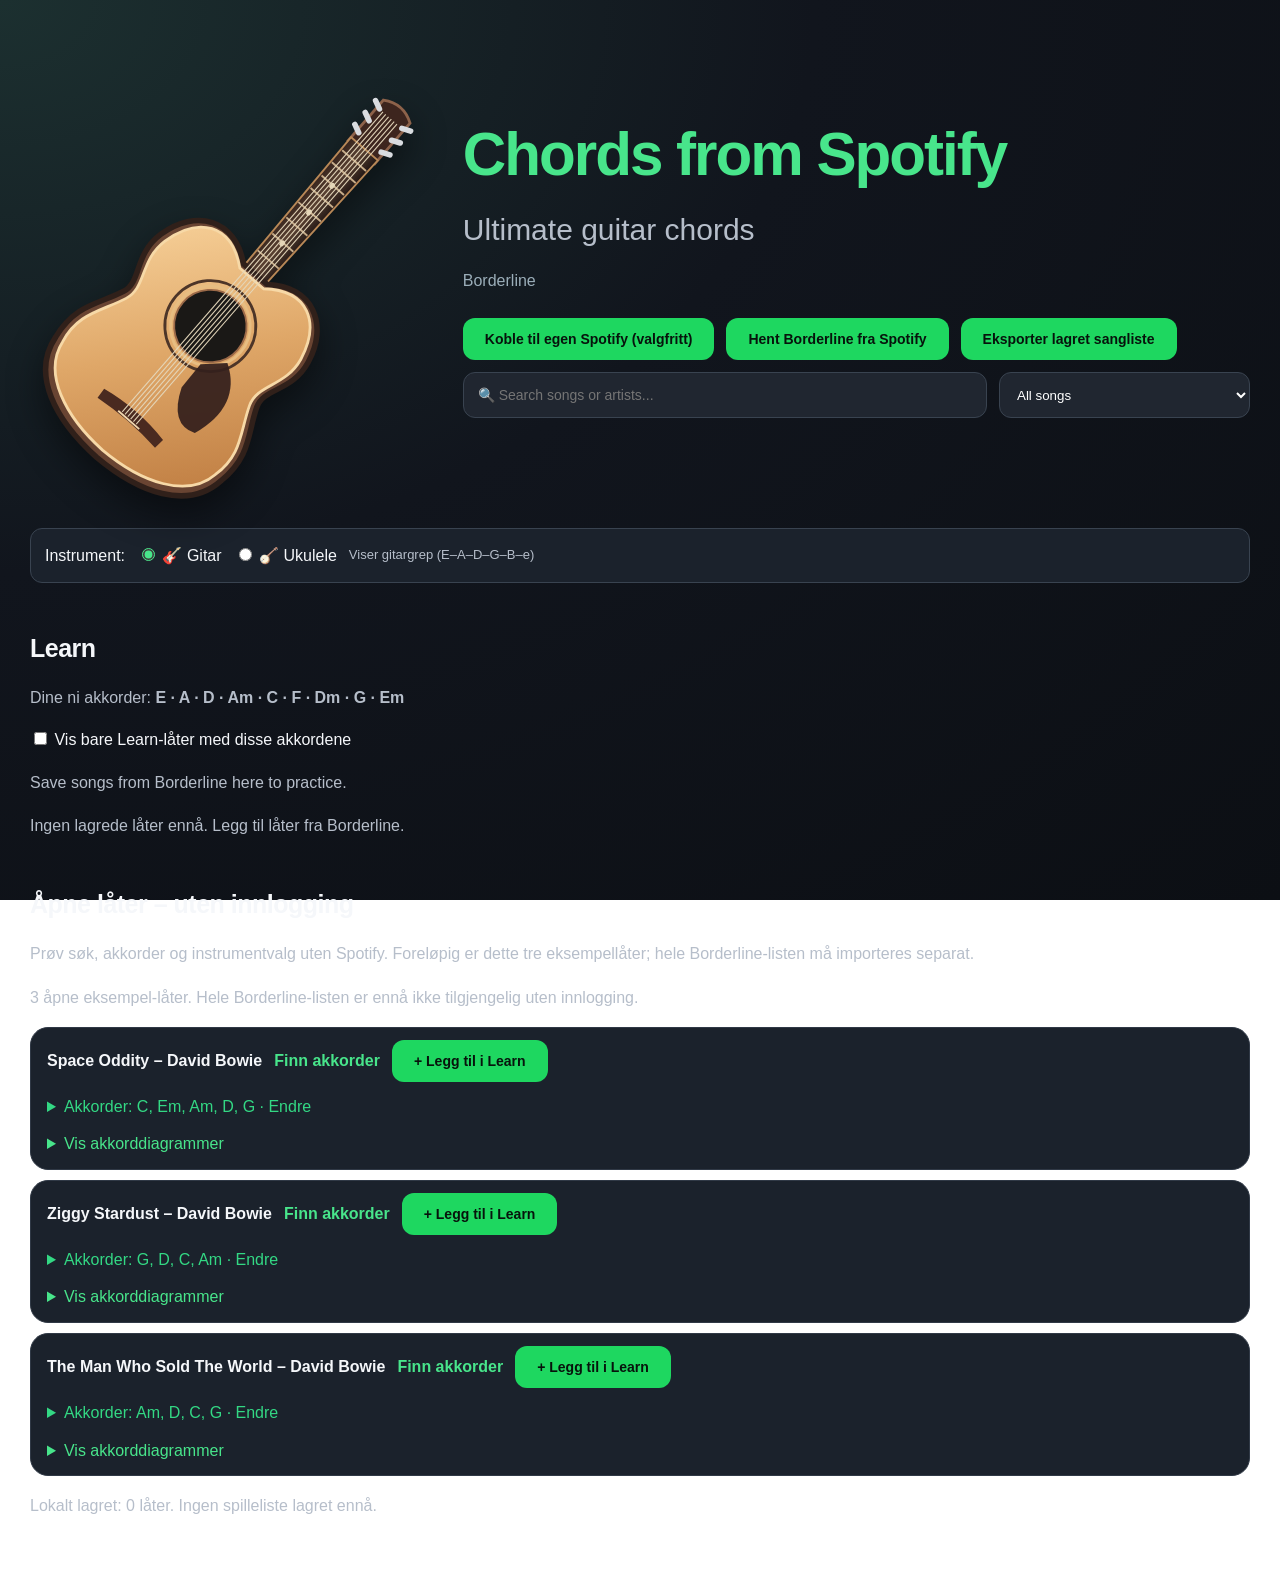
==== index.html @ daa47747 "Make Spotify optional and expose public songs without login" ====
<!DOCTYPE html>
<html lang="no">
<head>
    <meta charset="UTF-8">
    <meta name="viewport" content="width=device-width, initial-scale=1.0">
    <title>Chords from Spotify</title>
<link rel="stylesheet" href="style.css">
<style>.acoustic-icon{width:1.25em;height:1.25em;vertical-align:-.12em;display:inline-block;flex-shrink:0} .chord-editor{margin:12px 0;max-width:600px}.chord-editor summary{cursor:pointer;color:#33d884}.chord-editor textarea{display:block;box-sizing:border-box;width:100%;margin:10px 0;padding:10px;border:1px solid #67707d;border-radius:8px;background:#202833;color:white}.chord-feedback{font-size:.9em}</style>
</head>
<body>
    
<header class="hero"><div class="hero-art"><svg class="hero-guitar" viewBox="0 0 420 510" xmlns="http://www.w3.org/2000/svg" role="img" aria-label="Akustisk gitar i naturfarget tre"><defs><linearGradient id="topWood" x1="0" y1="0" x2="1" y2="1"><stop stop-color="#f9d49d"/><stop offset=".48" stop-color="#dfa768"/><stop offset="1" stop-color="#bc793e"/></linearGradient><linearGradient id="neckWood" x2="1" y2="0"><stop stop-color="#35231c"/><stop offset=".5" stop-color="#594031"/><stop offset="1" stop-color="#211715"/></linearGradient></defs><g transform="translate(15 15) rotate(41 205 255)"><path d="M186 8 Q205 -4 224 8 L224 66 L186 66Z" fill="#3d251e" stroke="#8d624a" stroke-width="3"/><path d="M189 18 L180 14 M189 35 L180 31 M189 52 L180 48 M221 18 L230 14 M221 35 L230 31 M221 52 L230 48" stroke="#d9dce0" stroke-width="6" stroke-linecap="round"/><path d="M186 61 L224 61 L220 258 L190 258Z" fill="url(#neckWood)" stroke="#b88857" stroke-width="2"/><path d="M188 78 L222 78 M188 95 L222 95 M189 113 L221 113 M189 131 L221 131 M189 151 L221 151 M190 172 L220 172 M190 195 L220 195 M190 219 L220 219 M190 244 L220 244" stroke="#c7ad8a" stroke-width="2"/><path d="M205 113 V115 M205 151 V153 M205 195 V197" stroke="#e5d6b7" stroke-width="5" stroke-linecap="round"/><path d="M188 240 C150 209 110 229 100 274 C92 310 118 326 110 347 C99 375 80 391 87 432 C93 480 145 500 205 501 C265 500 317 480 323 432 C330 391 311 375 300 347 C292 326 318 310 310 274 C300 229 260 209 222 240Z" fill="#694432" stroke="#30201a" stroke-width="6"/><path d="M188 246 C150 215 118 234 108 277 C101 310 126 328 117 351 C106 379 88 397 96 431 C102 471 151 490 205 491 C259 490 308 471 314 431 C322 397 304 379 293 351 C284 328 309 310 302 277 C292 234 260 215 222 246Z" fill="url(#topWood)" stroke="#f7d9a7" stroke-width="3"/><circle cx="205" cy="314" r="49" fill="none" stroke="#4d3528" stroke-width="3"/><circle cx="205" cy="314" r="43" fill="none" stroke="#e7bd82" stroke-width="3"/><circle cx="205" cy="314" r="39" fill="#1a1816" stroke="#9b6948" stroke-width="2"/><path d="M245 332 Q287 357 268 412 Q241 423 225 384 L224 352Z" fill="#34201c" opacity=".93"/><path d="M163 440 Q205 432 247 440 L246 452 Q205 447 164 452Z" fill="#4a2a20"/><path d="M190 448 H220" stroke="#f1d7ae" stroke-width="2"/><path d="M194 18 L194 446 M198 18 L198 446 M202 18 L202 446 M206 18 L206 446 M210 18 L210 446 M214 18 L214 446" stroke="#e4d7bb" stroke-width="1.2" opacity=".95"/></g></svg></div><div class="hero-content"><h1>Chords from Spotify</h1><p class="hero-subtitle">Ultimate guitar chords</p><p class="playlist-label">Borderline</p><div class="hero-controls">



<button id="spotify-login">Koble til egen Spotify (valgfritt)</button>
<button id="hent-spilleliste">Hent Borderline fra Spotify</button>
<button id="export-playlist" type="button">Eksporter lagret sangliste</button>


<input
    type="text"
    id="sok-lat"
    placeholder="🔍 Search songs or artists..."
    
>




<select id="filter-nivaa" >
    <option value="alle">All songs</option>
    <option value="enkel">🟢 Easy</option>
    <option value="forslag">🎸 Kun låter med mine 9 akkorder</option>
    <option value="middels">🟡 Medium</option>
    <option value="vanskelig">🔴 Hard</option>
    <option value="uten">Not rated yet</option>
</select></div></div></header>


<section class="instrument-picker" aria-label="Velg instrument"><span>Instrument:</span><label><input type="radio" name="instrument" value="guitar" checked> 🎸 Gitar</label><label><input type="radio" name="instrument" value="ukulele"> 🪕 Ukulele</label><span id="instrument-info">Viser gitargrep (E–A–D–G–B–e)</span></section>
<h2>Learn</h2>
<p class="beginner-chords">Dine ni akkorder: <strong>E · A · D · Am · C · F · Dm · G · Em</strong></p>
<label class="learn-filter"><input type="checkbox" id="learn-beginner-only"> Vis bare Learn-låter med disse akkordene</label>

<p>Save songs from Borderline here to practice.</p>

<div id="song-list"></div>
<h2>Åpne låter – uten innlogging</h2>
<p>Prøv søk, akkorder og instrumentvalg uten Spotify. Foreløpig er dette tre eksempellåter; hele Borderline-listen må importeres separat.</p>
<div id="public-songs"></div>

<p id="spotify-status"></p>




    




<script src="akkorder.js"></script>
<script src="diagrammer.js"></script>
<script src="spotify.js"></script>
<script src="public-songs.js"></script>
</body>
</html>
---- style.css ----
/* MODERNE GITAR-APP */

* {
    box-sizing: border-box;
}

body {
    background: radial-gradient(
        ellipse at top left,
        #1c3030 0%,
        #11151d 45%,
        #0c0f14 100%
    );
    background-attachment: fixed;
    color: #f5f7fa;
    font-family: "Segoe UI", Arial, sans-serif;
    max-width: 1100px;
    margin: 0 auto;
    padding: 45px 30px;
    line-height: 1.6;
}

h1 {
    color: #48e58b;
    font-size: 38px;
    letter-spacing: -1px;
    margin-bottom: 8px;
}

h2 {
    font-size: 25px;
    margin-top: 45px;
    margin-bottom: 16px;
    letter-spacing: -0.5px;
}

p {
    color: #b6beca;
    line-height: 1.7;
}

/* KNAPPER */

button {
    background: #1ed760;
    color: #07130c;
    border: none;
    padding: 13px 22px;
    border-radius: 12px;
    cursor: pointer;
    font-weight: 700;
    font-size: 14px;
    transition: 0.2s ease;
}

button:hover {
    background: #48f58a;
    transform: translateY(-2px);
    box-shadow: 0 6px 20px #1ed76033;
}

/* SØKEFELT */

#sok-lat {
    background: #202630 !important;
    color: white;
    border: 1px solid #394350;
    border-radius: 12px;
    padding: 14px !important;
    font-size: 14px;
    max-width: 100%;
}

#sok-lat:focus {
    outline: none;
    border-color: #1ed760;
    box-shadow: 0 0 0 3px #1ed76022;
}

/* FILTER */

#filter-nivaa {
    background: #202630;
    color: white;
    border: 1px solid #394350;
    border-radius: 12px;
    padding: 13px !important;
    cursor: pointer;
}

/* SPOTIFY-STATUS */

#spotify-status {
    margin-top: 25px;
    color: #dce3ec;
}

#spotify-status ol {
    padding-left: 30px;
}

#spotify-status li {
    background: #1b222c;
    border: 1px solid #303946;
    border-radius: 14px;
    padding: 12px 16px;
    margin-bottom: 10px;
    transition: 0.2s ease;
}

#spotify-status li:hover {
    background: #252f3b;
    border-color: #486050;
}

#spotify-status a {
    color: #48e58b !important;
    text-decoration: none;
    font-weight: 600;
}

#spotify-status a:hover {
    text-decoration: underline;
}

#spotify-status select {
    background: #303946;
    color: white;
    border: 1px solid #485365;
    border-radius: 8px;
    padding: 7px;
    margin-top: 6px;
}

/* LÅTKORT */

.song-card {
    background: #1b222c;
    border: 1px solid #303946;
    padding: 12px 16px;
    margin-bottom: 10px;
    border-radius: 18px;
    transition: 0.2s ease;
}

.song-card:hover {
    background: #252f3b;
    transform: translateY(-2px);
}

.song-card h3 {
    margin-top: 0;
    margin-bottom: 6px;
    font-size: 19px;
}

.song-card p {
    margin-top: 0;
    margin-bottom: 6px;
    color: #aeb8c5;
}

.song-card a {
    display: inline-block;
    color: #48e58b;
    font-weight: 600;
    text-decoration: none;
    margin-top: 8px;
}

.song-card a:hover {
    text-decoration: underline;
}

.song-card select {
    margin-top: 6px;
    background: #303946;
    color: white;
    border: 1px solid #485365;
    border-radius: 8px;
    padding: 7px;
}

/* MOBIL */

@media (max-width: 600px) {
    body {
        padding: 20px 15px;
    }

    h1 {
        font-size: 29px;
    }

    h2 {
        font-size: 22px;
    }

    button {
        margin-bottom: 8px;
    }

    #spotify-status li {
        padding: 14px;
    }
}


/* New acoustic-guitar hero, inspired by approved preview */
body{max-width:1280px;padding:34px 30px}
.hero{display:grid;grid-template-columns:minmax(210px,34%) minmax(0,1fr);align-items:center;gap:18px;min-height:380px;margin-bottom:20px}
.hero-art{min-width:0;display:flex;justify-content:center;align-items:center}
.hero-guitar{display:block;width:100%;max-width:390px;height:auto;filter:drop-shadow(0 16px 18px #0007)}
.hero-content{min-width:0}
.hero h1{font-size:clamp(32px,4.7vw,66px);line-height:1.08;letter-spacing:-2px;margin:0 0 16px;color:#48e58b}
.hero-subtitle{font-size:clamp(19px,2.5vw,30px);margin:0 0 12px}
.playlist-label{margin:0 0 24px;color:#9baeb9}
.hero-controls{display:flex;flex-wrap:wrap;align-items:center;gap:12px}
.hero-controls button{white-space:nowrap}
.hero-controls #sok-lat{width:260px;flex:1 1 200px;margin:0!important}
.hero-controls #filter-nivaa{margin:0;min-height:46px}
@media(max-width:720px){.hero{grid-template-columns:110px minmax(0,1fr);gap:12px;min-height:0}.hero h1{font-size:clamp(26px,5.5vw,40px);letter-spacing:-1px}.hero-subtitle{font-size:16px}.hero-controls{grid-column:1/-1}.hero-art{align-self:start}.hero-guitar{max-width:145px}.hero-content{display:contents}.hero-content h1,.hero-content .hero-subtitle,.hero-content .playlist-label{grid-column:2}.hero-content h1{align-self:end}.hero-content .hero-subtitle{margin:0}.hero-content .playlist-label{margin:0}.hero-controls{grid-column:1/-1}}

.instrument-picker{display:flex;align-items:center;flex-wrap:wrap;gap:12px;margin:16px 0 24px;padding:14px 18px;background:#1b222c;border:1px solid #303946;border-radius:14px}.instrument-picker label{cursor:pointer}.instrument-picker input{accent-color:#48e58b}.instrument-picker #instrument-info{color:#b6beca;font-size:13px}.diagram-section{margin-top:10px}.diagram-section summary{color:#48e58b;cursor:pointer}.diagram-grid{display:flex;gap:12px;flex-wrap:wrap;margin:12px 0}.chord-diagram{width:125px;padding:8px;border:1px solid #3c4a55;border-radius:10px;background:#202630}.chord-diagram svg{display:block;width:100%;height:auto}.diagram-grid p{width:100%}

.instrument-picker{display:flex;flex-wrap:wrap;align-items:center;gap:12px;padding:14px;margin:16px 0;border:1px solid #394350;border-radius:12px;background:#1b222c}.instrument-picker input{accent-color:#48e58b}.instrument-picker label{cursor:pointer}.instrument-picker span:last-child{color:#b6beca}.chord-diagrams{margin-top:12px}.chord-diagrams summary{cursor:pointer;color:#48e58b}.chord-grid{display:flex;flex-wrap:wrap;gap:10px;margin-top:12px}.chord-diagram{width:130px;padding:8px;border-radius:10px;border:1px solid #394350;background:#202630}.chord-diagram svg{display:block;width:100%}
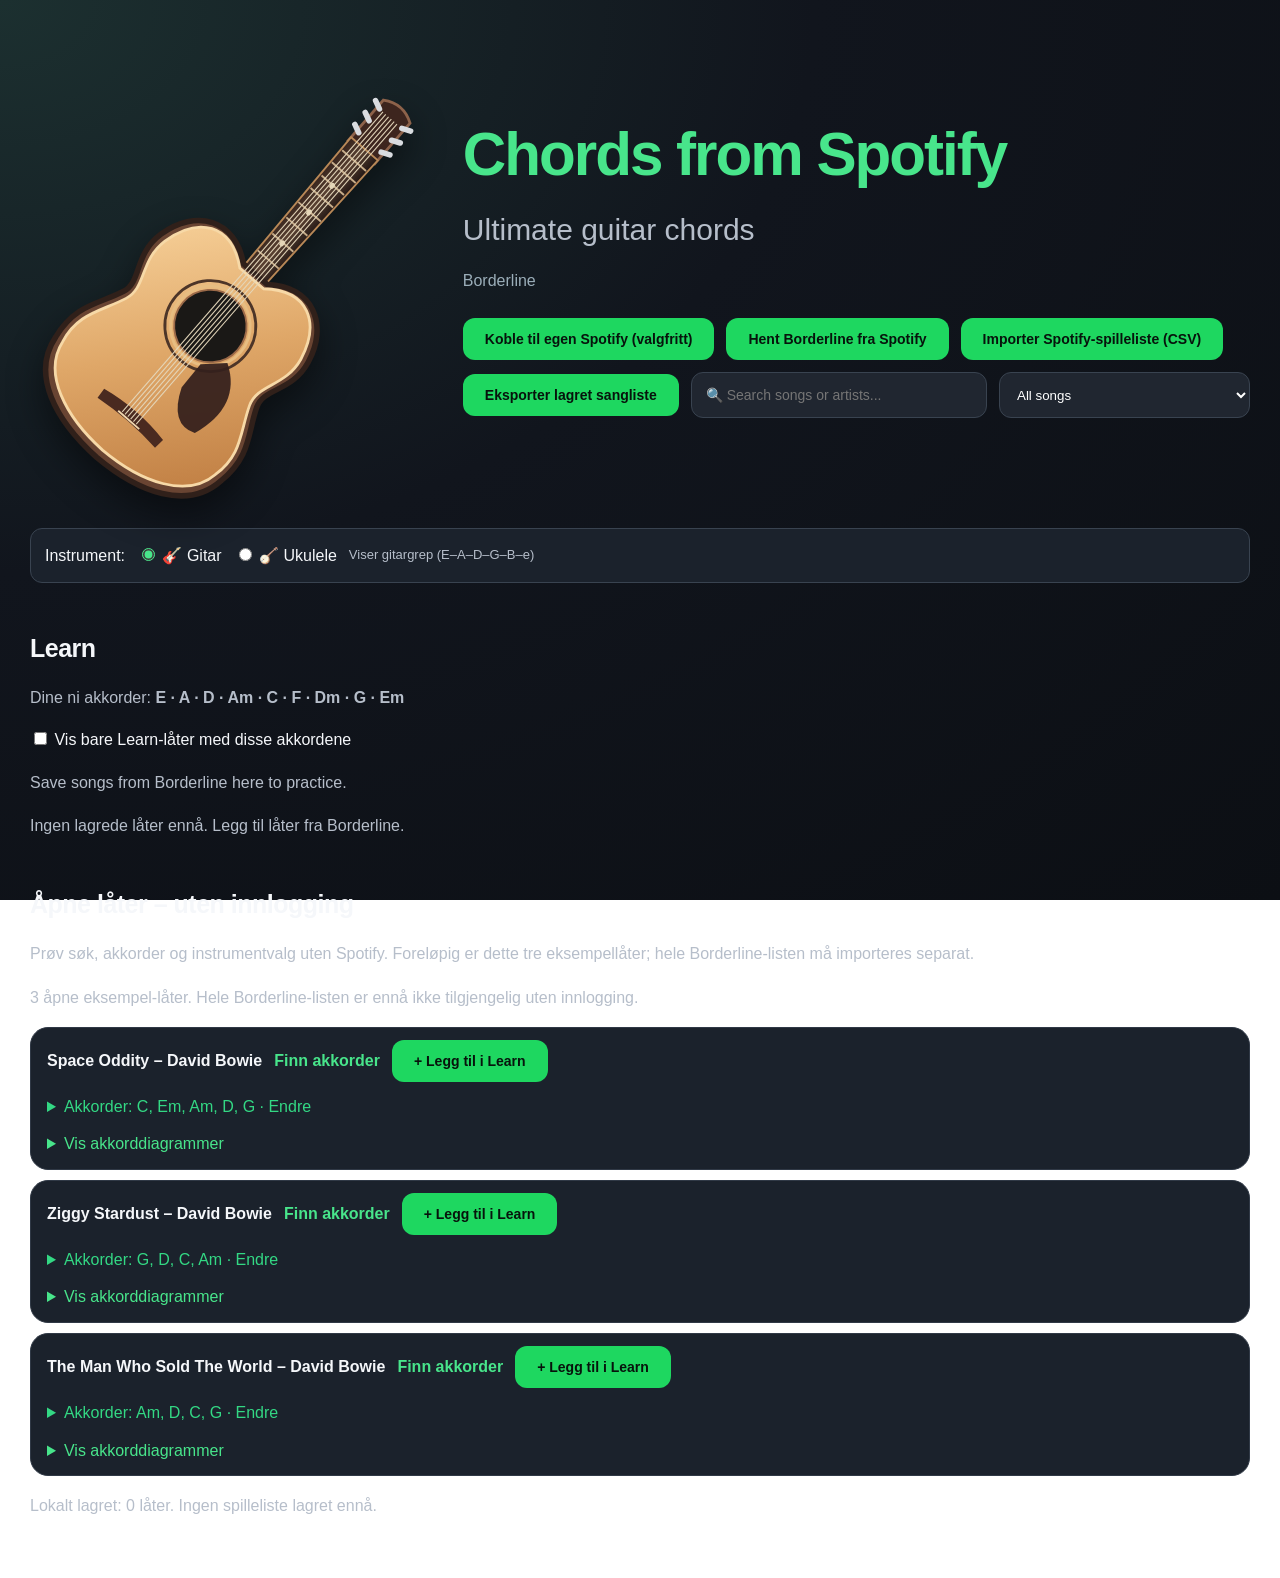
==== commit 8d6d7f94: "Add manual Spotify playlist CSV import control" ====
--- a/index.html
+++ b/index.html
@@ -16,6 +16,8 @@
 
 <button id="spotify-login">Koble til egen Spotify (valgfritt)</button>
 <button id="hent-spilleliste">Hent Borderline fra Spotify</button>
+<button id="import-playlist" type="button">Importer Spotify-spilleliste (CSV)</button>
+<input id="import-playlist-file" type="file" accept=".csv,text/csv" hidden>
 <button id="export-playlist" type="button">Eksporter lagret sangliste</button>
 
 
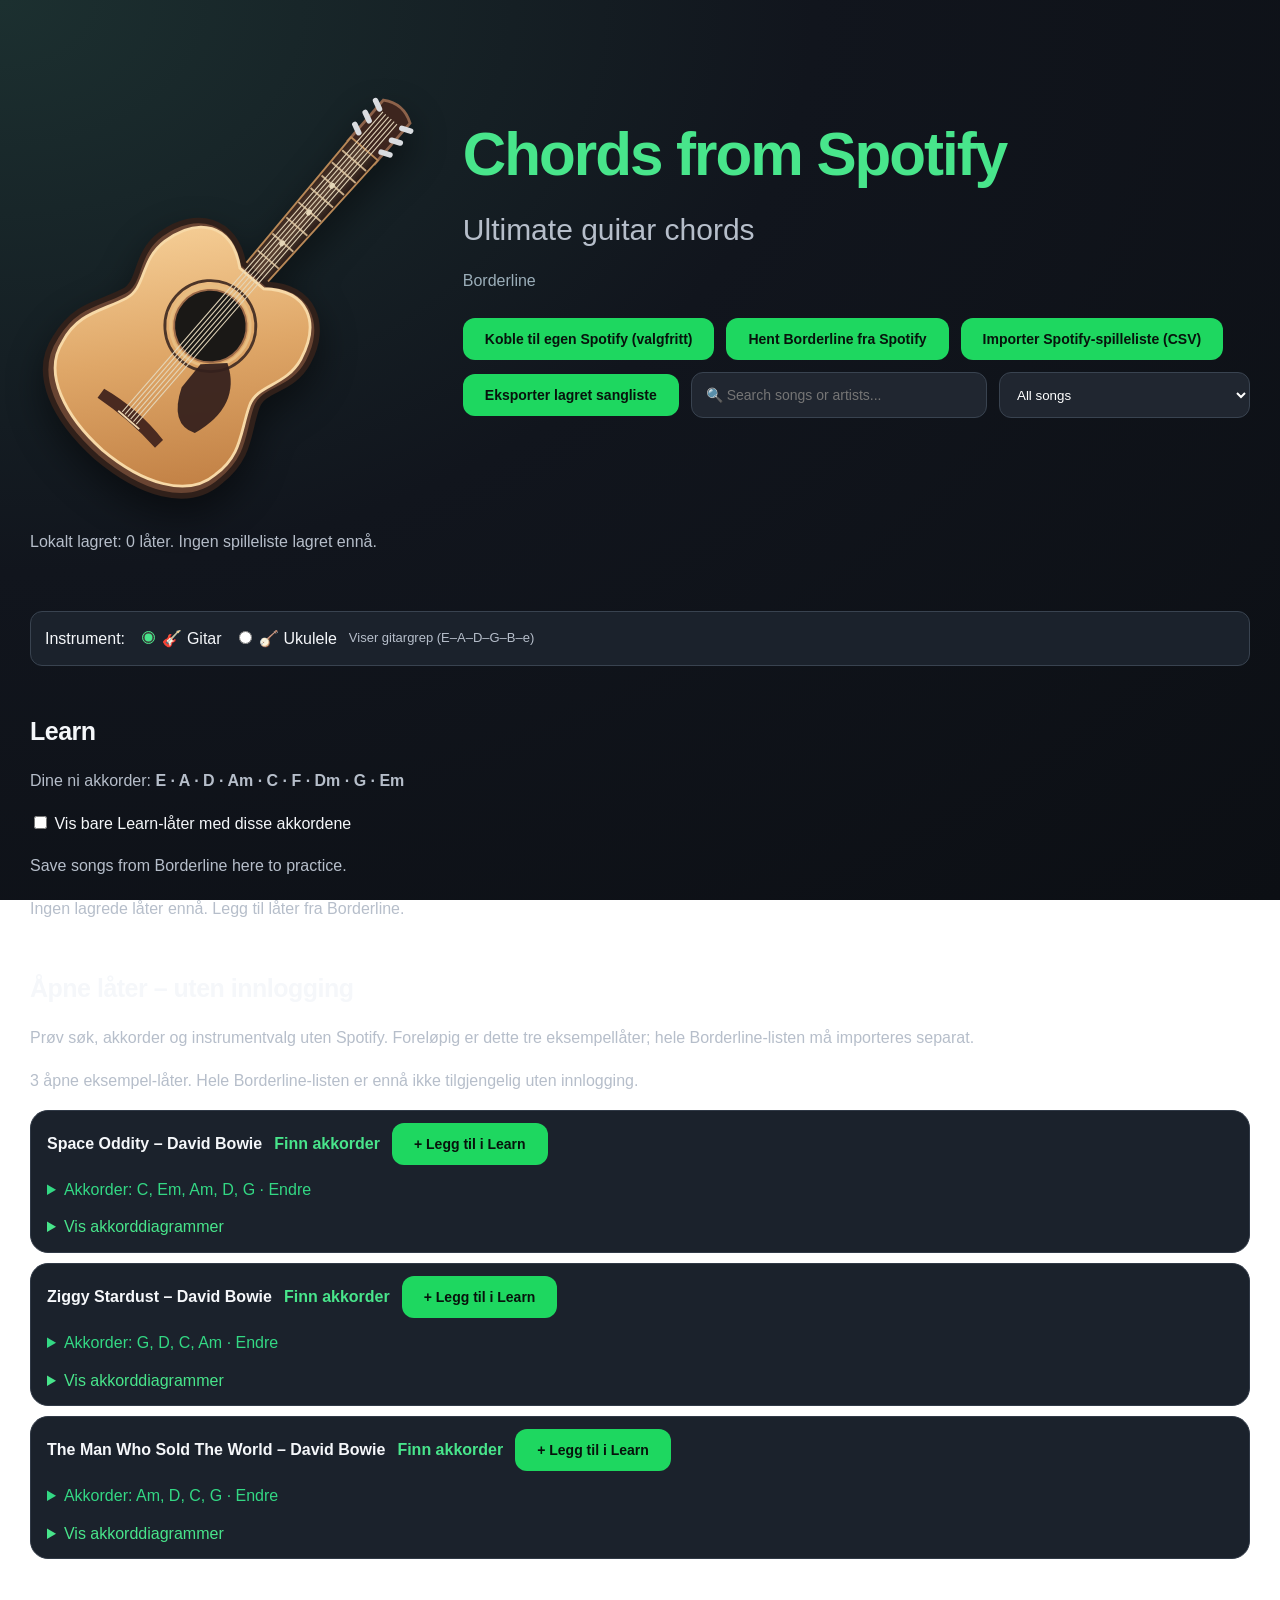
==== commit 7bf5b585: "Show Spotify and import feedback at top of page" ====
--- a/index.html
+++ b/index.html
@@ -41,6 +41,7 @@
 </select></div></div></header>
 
 
+<p id="spotify-status" role="status" aria-live="polite" style="max-width:1100px;margin:12px auto;padding:10px 16px;min-height:1.5em"></p>
 <section class="instrument-picker" aria-label="Velg instrument"><span>Instrument:</span><label><input type="radio" name="instrument" value="guitar" checked> 🎸 Gitar</label><label><input type="radio" name="instrument" value="ukulele"> 🪕 Ukulele</label><span id="instrument-info">Viser gitargrep (E–A–D–G–B–e)</span></section>
 <h2>Learn</h2>
 <p class="beginner-chords">Dine ni akkorder: <strong>E · A · D · Am · C · F · Dm · G · Em</strong></p>
@@ -52,8 +53,8 @@
 <h2>Åpne låter – uten innlogging</h2>
 <p>Prøv søk, akkorder og instrumentvalg uten Spotify. Foreløpig er dette tre eksempellåter; hele Borderline-listen må importeres separat.</p>
 <div id="public-songs"></div>
+ 
-<p id="spotify-status"></p>
 
 
 
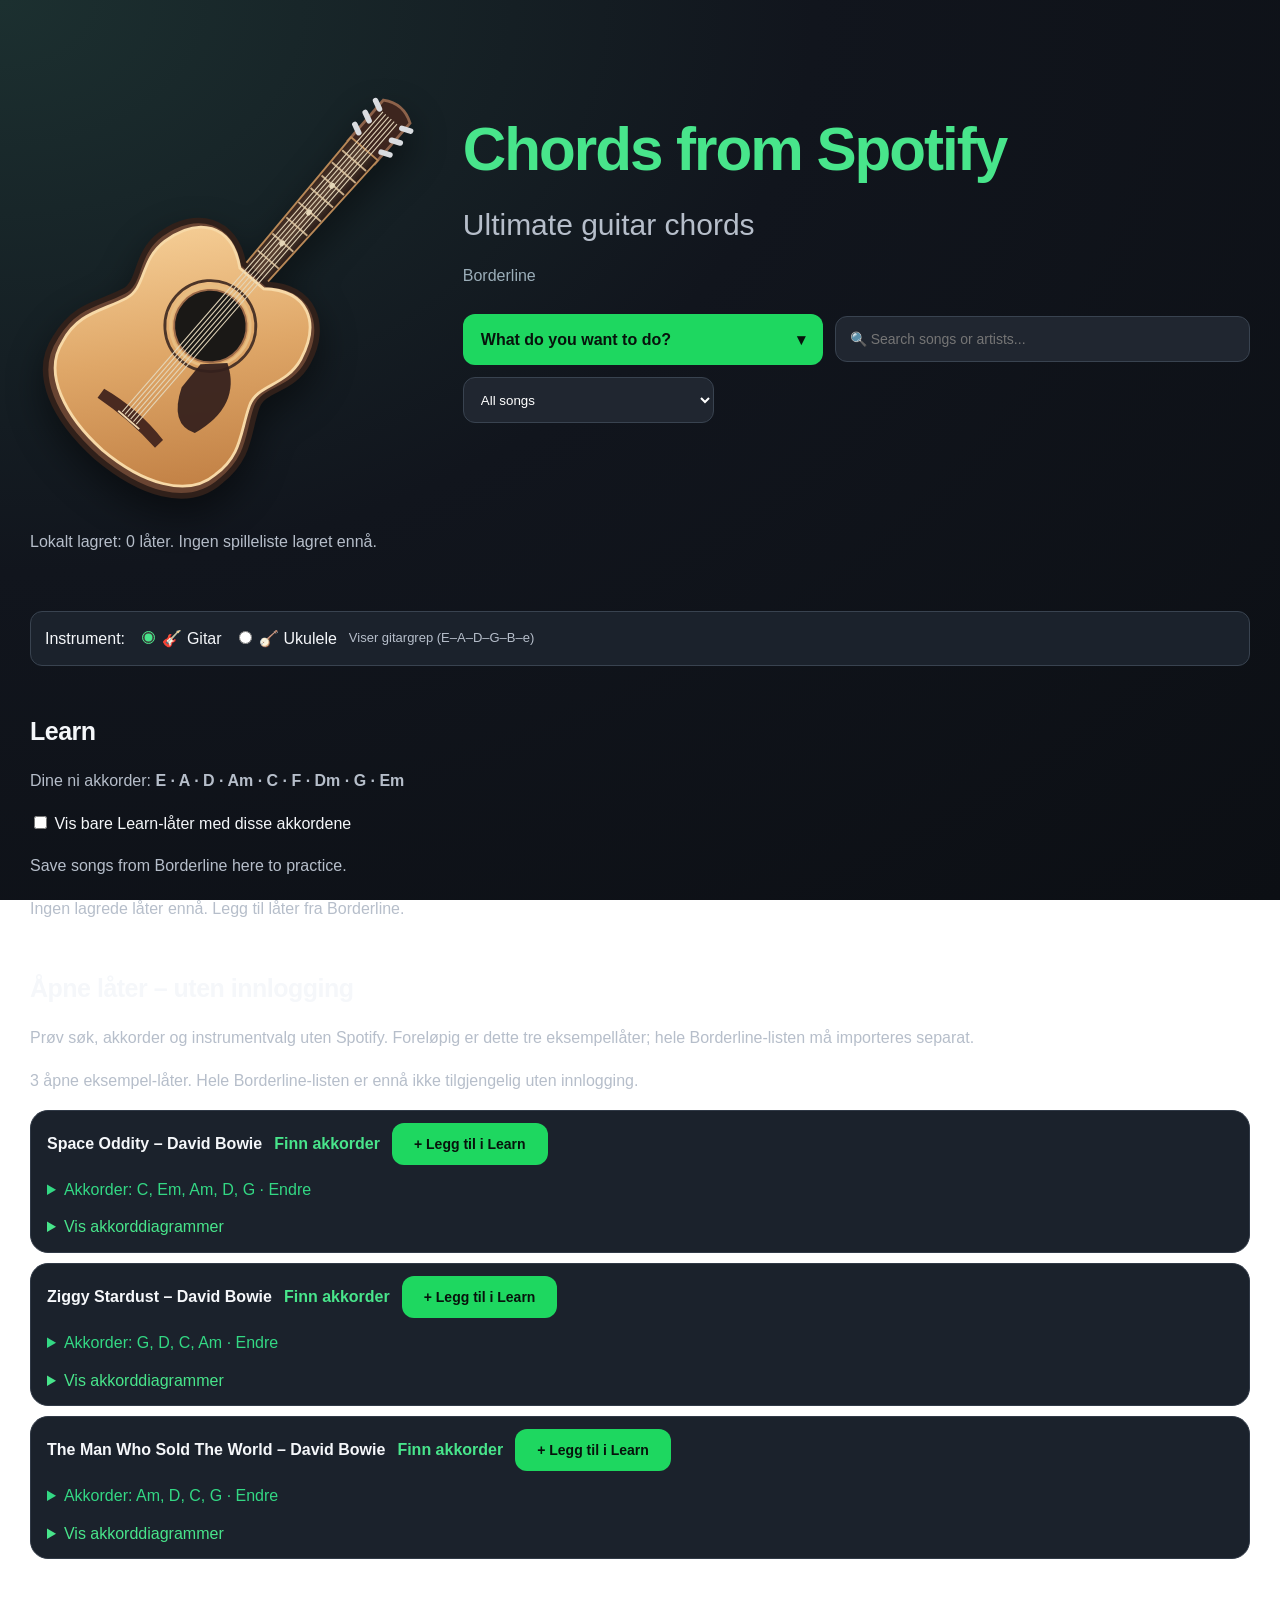
==== commit 2c7fca13: "Group Spotify actions under What do you want to do dropdown" ====
--- a/index.html
+++ b/index.html
@@ -6,7 +6,7 @@
     <meta name="viewport" content="width=device-width, initial-scale=1.0">
     <title>Chords from Spotify</title>
 <link rel="stylesheet" href="style.css">
-<style>.acoustic-icon{width:1.25em;height:1.25em;vertical-align:-.12em;display:inline-block;flex-shrink:0} .chord-editor{margin:12px 0;max-width:600px}.chord-editor summary{cursor:pointer;color:#33d884}.chord-editor textarea{display:block;box-sizing:border-box;width:100%;margin:10px 0;padding:10px;border:1px solid #67707d;border-radius:8px;background:#202833;color:white}.chord-feedback{font-size:.9em}</style>
+<style>.acoustic-icon{width:1.25em;height:1.25em;vertical-align:-.12em;display:inline-block;flex-shrink:0} .chord-editor{margin:12px 0;max-width:600px}.chord-editor summary{cursor:pointer;color:#33d884}.chord-editor textarea{display:block;box-sizing:border-box;width:100%;margin:10px 0;padding:10px;border:1px solid #67707d;border-radius:8px;background:#202833;color:white}.chord-feedback{font-size:.9em} .action-dropdown{position:relative;width:100%;max-width:360px}.action-dropdown summary{list-style:none;cursor:pointer;background:#1ed760;color:#07130c;padding:13px 18px;border-radius:12px;font-weight:700}.action-dropdown summary::-webkit-details-marker{display:none}.action-dropdown summary span{float:right}.action-dropdown-items{display:flex;flex-direction:column;gap:8px;margin-top:8px;padding:12px;background:#202630;border:1px solid #394350;border-radius:12px}.action-dropdown-items button{width:100%;white-space:normal;text-align:left}.action-dropdown-items input[hidden]{display:none} </style>
 </head>
 <body>
     
@@ -14,6 +14,7 @@
 
 
 
+<details class="action-dropdown"><summary>What do you want to do? <span aria-hidden="true">▾</span></summary><div class="action-dropdown-items">
 <button id="spotify-login">Koble til egen Spotify (valgfritt)</button>
 <button id="hent-spilleliste">Hent Borderline fra Spotify</button>
 <button id="import-playlist" type="button">Importer Spotify-spilleliste (CSV)</button>
@@ -21,6 +22,7 @@
 <button id="export-playlist" type="button">Eksporter lagret sangliste</button>
 
 
+</div></details>
 <input
     type="text"
     id="sok-lat"
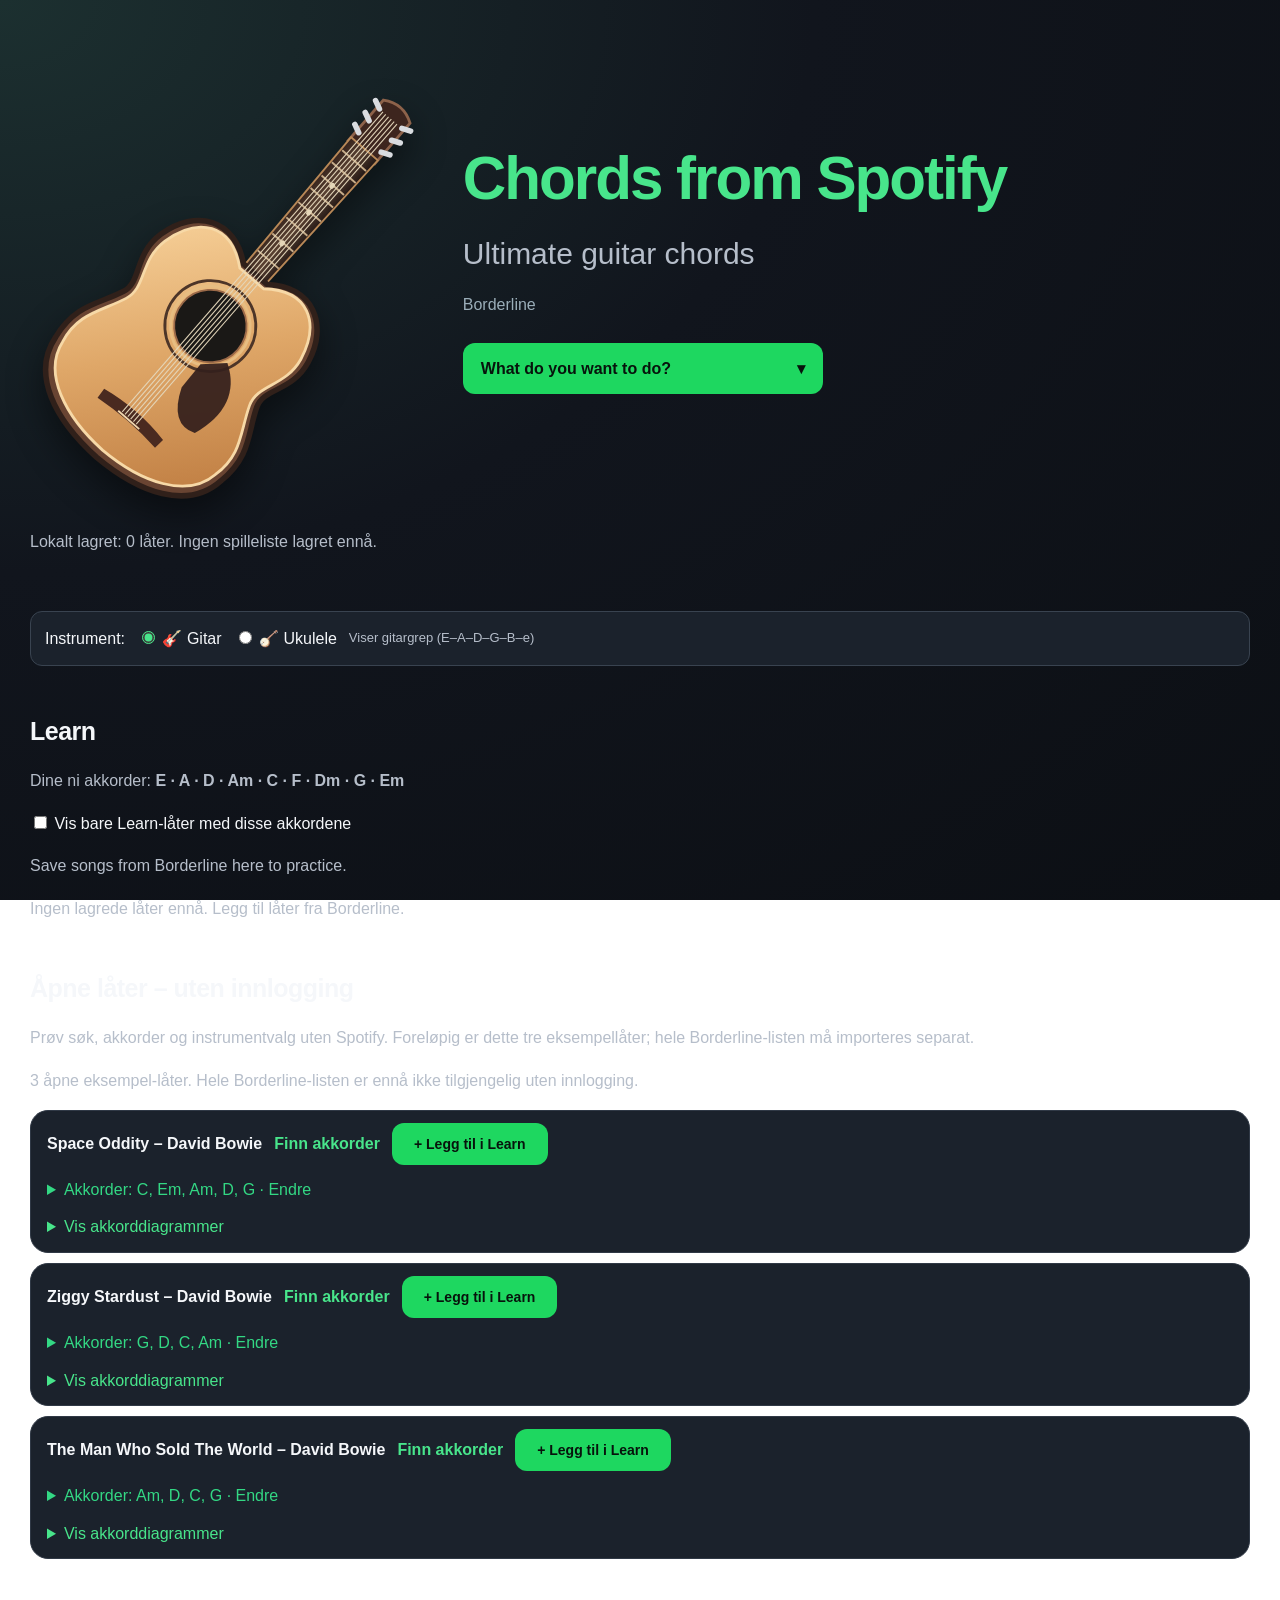
==== commit e44c31e1: "Move search and song filter into main action dropdown" ====
--- a/index.html
+++ b/index.html
@@ -22,7 +22,6 @@
 <button id="export-playlist" type="button">Eksporter lagret sangliste</button>
 
 
-</div></details>
 <input
     type="text"
     id="sok-lat"
@@ -40,7 +39,9 @@
     <option value="middels">🟡 Medium</option>
     <option value="vanskelig">🔴 Hard</option>
     <option value="uten">Not rated yet</option>
-</select></div></div></header>
+</select>
+</div></details>
+</div></div></header>
 
 
 <p id="spotify-status" role="status" aria-live="polite" style="max-width:1100px;margin:12px auto;padding:10px 16px;min-height:1.5em"></p>
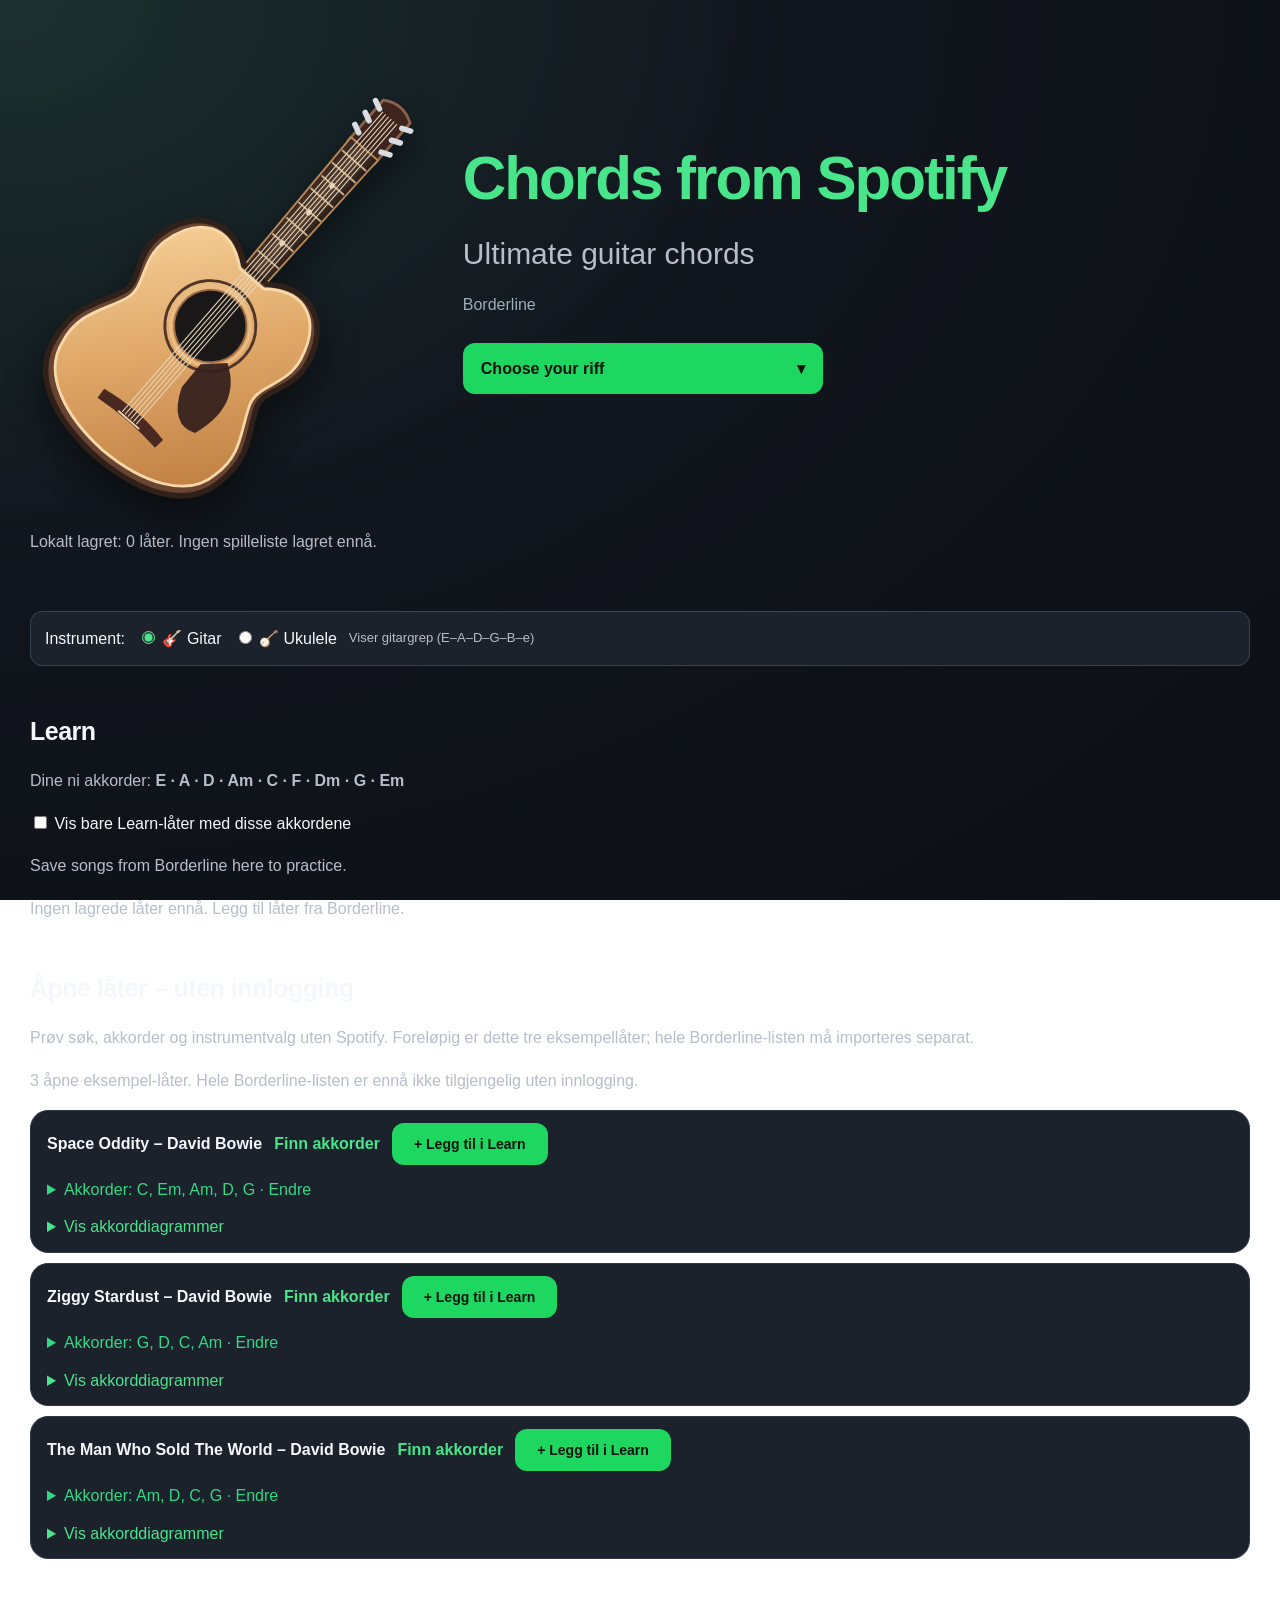
==== commit 5fd7f1c8: "Rename action dropdown to Choose your riff" ====
--- a/index.html
+++ b/index.html
@@ -14,7 +14,7 @@
 
 
 
-<details class="action-dropdown"><summary>What do you want to do? <span aria-hidden="true">▾</span></summary><div class="action-dropdown-items">
+<details class="action-dropdown"><summary>Choose your riff <span aria-hidden="true">▾</span></summary><div class="action-dropdown-items">
 <button id="spotify-login">Koble til egen Spotify (valgfritt)</button>
 <button id="hent-spilleliste">Hent Borderline fra Spotify</button>
 <button id="import-playlist" type="button">Importer Spotify-spilleliste (CSV)</button>
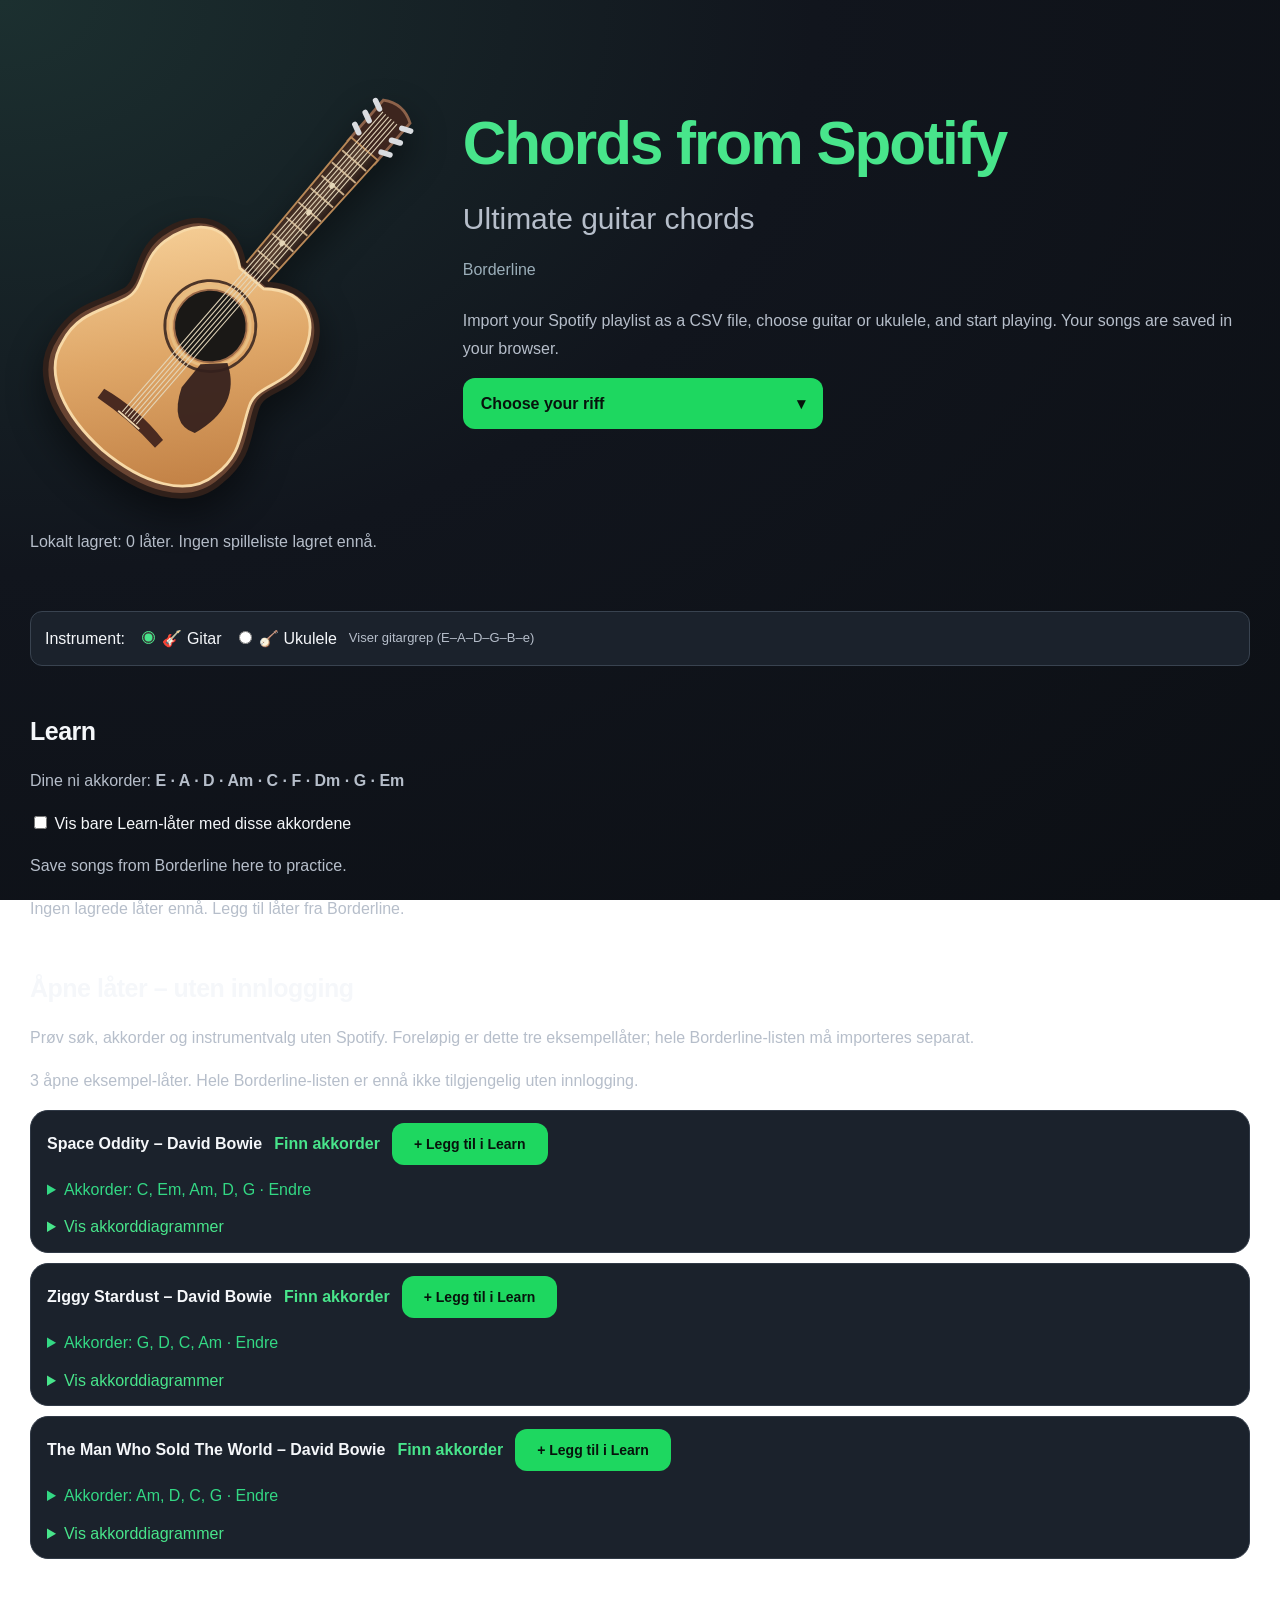
==== commit c0cfdf36: "Add short getting started help for new users" ====
--- a/index.html
+++ b/index.html
@@ -10,7 +10,7 @@
 </head>
 <body>
     
-<header class="hero"><div class="hero-art"><svg class="hero-guitar" viewBox="0 0 420 510" xmlns="http://www.w3.org/2000/svg" role="img" aria-label="Akustisk gitar i naturfarget tre"><defs><linearGradient id="topWood" x1="0" y1="0" x2="1" y2="1"><stop stop-color="#f9d49d"/><stop offset=".48" stop-color="#dfa768"/><stop offset="1" stop-color="#bc793e"/></linearGradient><linearGradient id="neckWood" x2="1" y2="0"><stop stop-color="#35231c"/><stop offset=".5" stop-color="#594031"/><stop offset="1" stop-color="#211715"/></linearGradient></defs><g transform="translate(15 15) rotate(41 205 255)"><path d="M186 8 Q205 -4 224 8 L224 66 L186 66Z" fill="#3d251e" stroke="#8d624a" stroke-width="3"/><path d="M189 18 L180 14 M189 35 L180 31 M189 52 L180 48 M221 18 L230 14 M221 35 L230 31 M221 52 L230 48" stroke="#d9dce0" stroke-width="6" stroke-linecap="round"/><path d="M186 61 L224 61 L220 258 L190 258Z" fill="url(#neckWood)" stroke="#b88857" stroke-width="2"/><path d="M188 78 L222 78 M188 95 L222 95 M189 113 L221 113 M189 131 L221 131 M189 151 L221 151 M190 172 L220 172 M190 195 L220 195 M190 219 L220 219 M190 244 L220 244" stroke="#c7ad8a" stroke-width="2"/><path d="M205 113 V115 M205 151 V153 M205 195 V197" stroke="#e5d6b7" stroke-width="5" stroke-linecap="round"/><path d="M188 240 C150 209 110 229 100 274 C92 310 118 326 110 347 C99 375 80 391 87 432 C93 480 145 500 205 501 C265 500 317 480 323 432 C330 391 311 375 300 347 C292 326 318 310 310 274 C300 229 260 209 222 240Z" fill="#694432" stroke="#30201a" stroke-width="6"/><path d="M188 246 C150 215 118 234 108 277 C101 310 126 328 117 351 C106 379 88 397 96 431 C102 471 151 490 205 491 C259 490 308 471 314 431 C322 397 304 379 293 351 C284 328 309 310 302 277 C292 234 260 215 222 246Z" fill="url(#topWood)" stroke="#f7d9a7" stroke-width="3"/><circle cx="205" cy="314" r="49" fill="none" stroke="#4d3528" stroke-width="3"/><circle cx="205" cy="314" r="43" fill="none" stroke="#e7bd82" stroke-width="3"/><circle cx="205" cy="314" r="39" fill="#1a1816" stroke="#9b6948" stroke-width="2"/><path d="M245 332 Q287 357 268 412 Q241 423 225 384 L224 352Z" fill="#34201c" opacity=".93"/><path d="M163 440 Q205 432 247 440 L246 452 Q205 447 164 452Z" fill="#4a2a20"/><path d="M190 448 H220" stroke="#f1d7ae" stroke-width="2"/><path d="M194 18 L194 446 M198 18 L198 446 M202 18 L202 446 M206 18 L206 446 M210 18 L210 446 M214 18 L214 446" stroke="#e4d7bb" stroke-width="1.2" opacity=".95"/></g></svg></div><div class="hero-content"><h1>Chords from Spotify</h1><p class="hero-subtitle">Ultimate guitar chords</p><p class="playlist-label">Borderline</p><div class="hero-controls">
+<header class="hero"><div class="hero-art"><svg class="hero-guitar" viewBox="0 0 420 510" xmlns="http://www.w3.org/2000/svg" role="img" aria-label="Akustisk gitar i naturfarget tre"><defs><linearGradient id="topWood" x1="0" y1="0" x2="1" y2="1"><stop stop-color="#f9d49d"/><stop offset=".48" stop-color="#dfa768"/><stop offset="1" stop-color="#bc793e"/></linearGradient><linearGradient id="neckWood" x2="1" y2="0"><stop stop-color="#35231c"/><stop offset=".5" stop-color="#594031"/><stop offset="1" stop-color="#211715"/></linearGradient></defs><g transform="translate(15 15) rotate(41 205 255)"><path d="M186 8 Q205 -4 224 8 L224 66 L186 66Z" fill="#3d251e" stroke="#8d624a" stroke-width="3"/><path d="M189 18 L180 14 M189 35 L180 31 M189 52 L180 48 M221 18 L230 14 M221 35 L230 31 M221 52 L230 48" stroke="#d9dce0" stroke-width="6" stroke-linecap="round"/><path d="M186 61 L224 61 L220 258 L190 258Z" fill="url(#neckWood)" stroke="#b88857" stroke-width="2"/><path d="M188 78 L222 78 M188 95 L222 95 M189 113 L221 113 M189 131 L221 131 M189 151 L221 151 M190 172 L220 172 M190 195 L220 195 M190 219 L220 219 M190 244 L220 244" stroke="#c7ad8a" stroke-width="2"/><path d="M205 113 V115 M205 151 V153 M205 195 V197" stroke="#e5d6b7" stroke-width="5" stroke-linecap="round"/><path d="M188 240 C150 209 110 229 100 274 C92 310 118 326 110 347 C99 375 80 391 87 432 C93 480 145 500 205 501 C265 500 317 480 323 432 C330 391 311 375 300 347 C292 326 318 310 310 274 C300 229 260 209 222 240Z" fill="#694432" stroke="#30201a" stroke-width="6"/><path d="M188 246 C150 215 118 234 108 277 C101 310 126 328 117 351 C106 379 88 397 96 431 C102 471 151 490 205 491 C259 490 308 471 314 431 C322 397 304 379 293 351 C284 328 309 310 302 277 C292 234 260 215 222 246Z" fill="url(#topWood)" stroke="#f7d9a7" stroke-width="3"/><circle cx="205" cy="314" r="49" fill="none" stroke="#4d3528" stroke-width="3"/><circle cx="205" cy="314" r="43" fill="none" stroke="#e7bd82" stroke-width="3"/><circle cx="205" cy="314" r="39" fill="#1a1816" stroke="#9b6948" stroke-width="2"/><path d="M245 332 Q287 357 268 412 Q241 423 225 384 L224 352Z" fill="#34201c" opacity=".93"/><path d="M163 440 Q205 432 247 440 L246 452 Q205 447 164 452Z" fill="#4a2a20"/><path d="M190 448 H220" stroke="#f1d7ae" stroke-width="2"/><path d="M194 18 L194 446 M198 18 L198 446 M202 18 L202 446 M206 18 L206 446 M210 18 L210 446 M214 18 L214 446" stroke="#e4d7bb" stroke-width="1.2" opacity=".95"/></g></svg></div><div class="hero-content"><h1>Chords from Spotify</h1><p class="hero-subtitle">Ultimate guitar chords</p><p class="playlist-label">Borderline</p><p class="quick-help">Import your Spotify playlist as a CSV file, choose guitar or ukulele, and start playing. Your songs are saved in your browser.</p><div class="hero-controls">
 
 
 
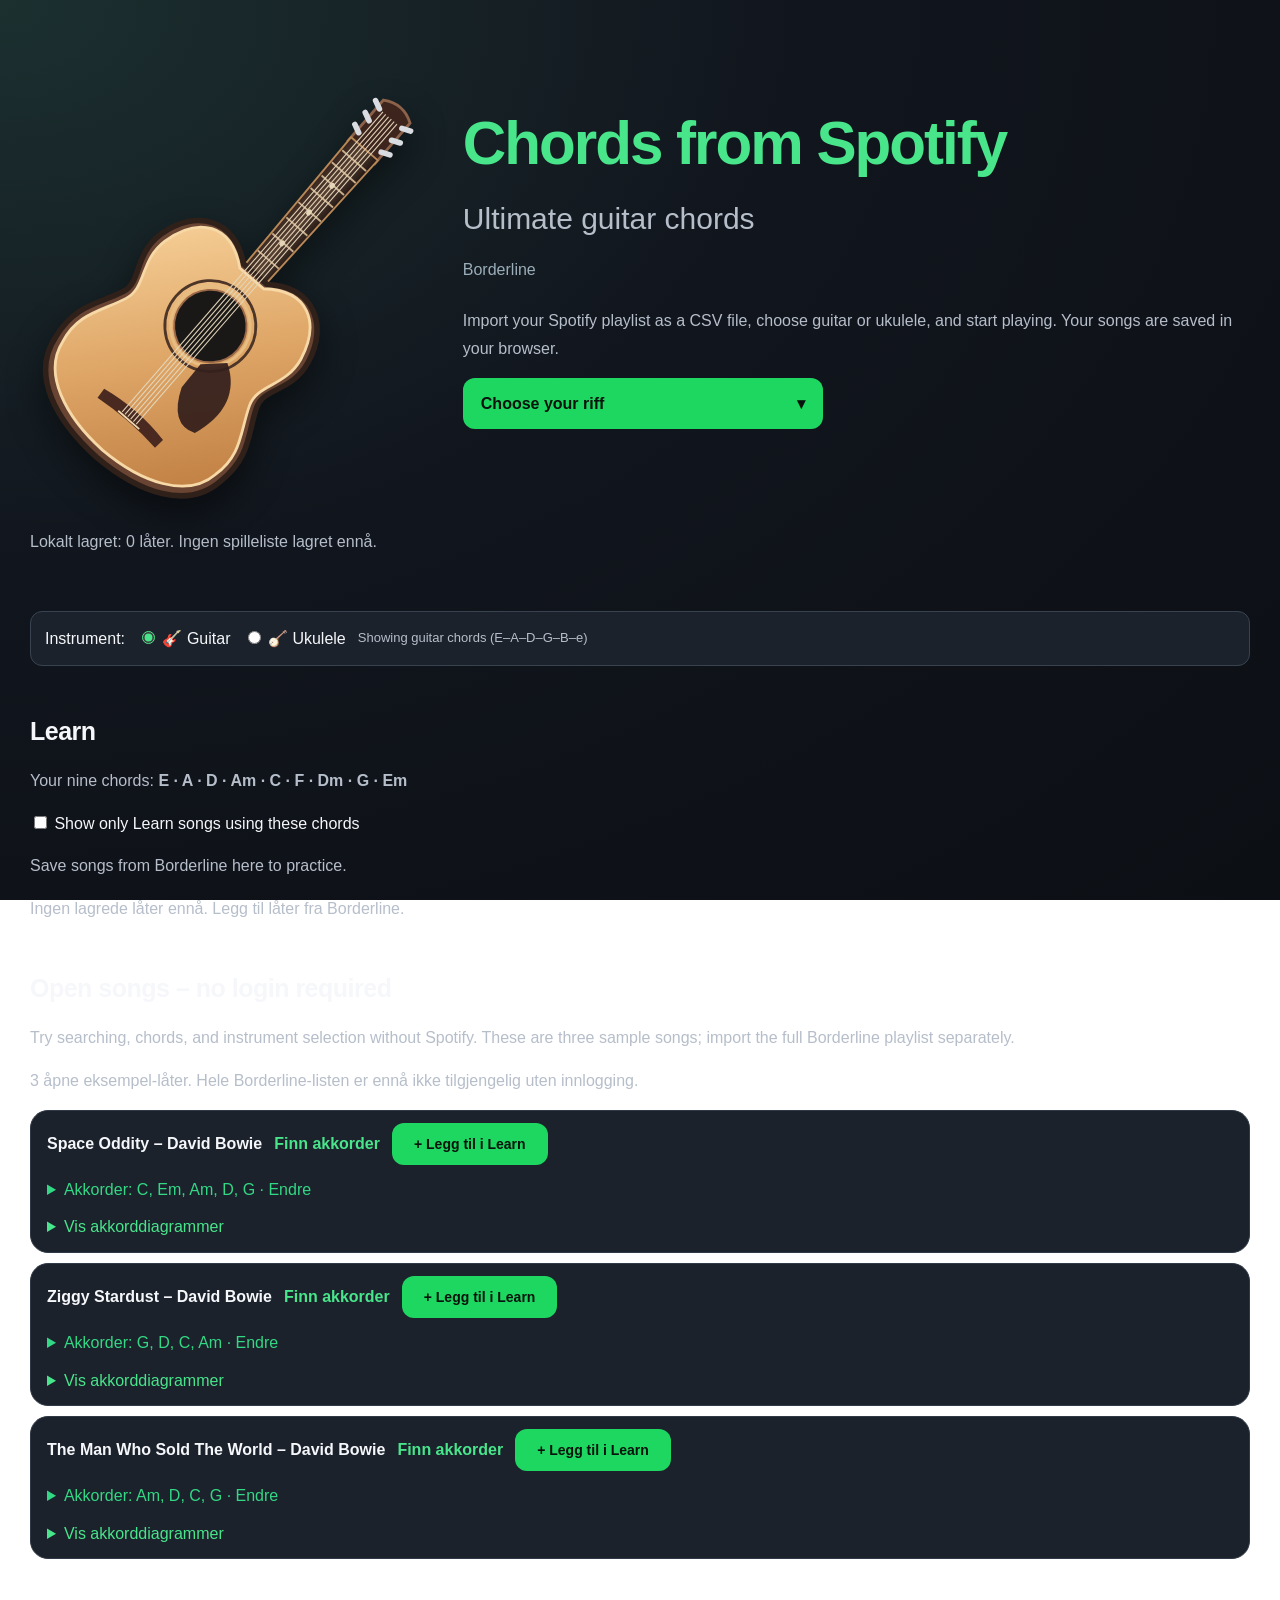
==== commit 5519fa9f: "Translate main guitar app interface to English" ====
--- a/index.html
+++ b/index.html
@@ -1,6 +1,6 @@
 
 <!DOCTYPE html>
-<html lang="no">
+<html lang="en">
 <head>
     <meta charset="UTF-8">
     <meta name="viewport" content="width=device-width, initial-scale=1.0">
@@ -10,16 +10,16 @@
 </head>
 <body>
     
-<header class="hero"><div class="hero-art"><svg class="hero-guitar" viewBox="0 0 420 510" xmlns="http://www.w3.org/2000/svg" role="img" aria-label="Akustisk gitar i naturfarget tre"><defs><linearGradient id="topWood" x1="0" y1="0" x2="1" y2="1"><stop stop-color="#f9d49d"/><stop offset=".48" stop-color="#dfa768"/><stop offset="1" stop-color="#bc793e"/></linearGradient><linearGradient id="neckWood" x2="1" y2="0"><stop stop-color="#35231c"/><stop offset=".5" stop-color="#594031"/><stop offset="1" stop-color="#211715"/></linearGradient></defs><g transform="translate(15 15) rotate(41 205 255)"><path d="M186 8 Q205 -4 224 8 L224 66 L186 66Z" fill="#3d251e" stroke="#8d624a" stroke-width="3"/><path d="M189 18 L180 14 M189 35 L180 31 M189 52 L180 48 M221 18 L230 14 M221 35 L230 31 M221 52 L230 48" stroke="#d9dce0" stroke-width="6" stroke-linecap="round"/><path d="M186 61 L224 61 L220 258 L190 258Z" fill="url(#neckWood)" stroke="#b88857" stroke-width="2"/><path d="M188 78 L222 78 M188 95 L222 95 M189 113 L221 113 M189 131 L221 131 M189 151 L221 151 M190 172 L220 172 M190 195 L220 195 M190 219 L220 219 M190 244 L220 244" stroke="#c7ad8a" stroke-width="2"/><path d="M205 113 V115 M205 151 V153 M205 195 V197" stroke="#e5d6b7" stroke-width="5" stroke-linecap="round"/><path d="M188 240 C150 209 110 229 100 274 C92 310 118 326 110 347 C99 375 80 391 87 432 C93 480 145 500 205 501 C265 500 317 480 323 432 C330 391 311 375 300 347 C292 326 318 310 310 274 C300 229 260 209 222 240Z" fill="#694432" stroke="#30201a" stroke-width="6"/><path d="M188 246 C150 215 118 234 108 277 C101 310 126 328 117 351 C106 379 88 397 96 431 C102 471 151 490 205 491 C259 490 308 471 314 431 C322 397 304 379 293 351 C284 328 309 310 302 277 C292 234 260 215 222 246Z" fill="url(#topWood)" stroke="#f7d9a7" stroke-width="3"/><circle cx="205" cy="314" r="49" fill="none" stroke="#4d3528" stroke-width="3"/><circle cx="205" cy="314" r="43" fill="none" stroke="#e7bd82" stroke-width="3"/><circle cx="205" cy="314" r="39" fill="#1a1816" stroke="#9b6948" stroke-width="2"/><path d="M245 332 Q287 357 268 412 Q241 423 225 384 L224 352Z" fill="#34201c" opacity=".93"/><path d="M163 440 Q205 432 247 440 L246 452 Q205 447 164 452Z" fill="#4a2a20"/><path d="M190 448 H220" stroke="#f1d7ae" stroke-width="2"/><path d="M194 18 L194 446 M198 18 L198 446 M202 18 L202 446 M206 18 L206 446 M210 18 L210 446 M214 18 L214 446" stroke="#e4d7bb" stroke-width="1.2" opacity=".95"/></g></svg></div><div class="hero-content"><h1>Chords from Spotify</h1><p class="hero-subtitle">Ultimate guitar chords</p><p class="playlist-label">Borderline</p><p class="quick-help">Import your Spotify playlist as a CSV file, choose guitar or ukulele, and start playing. Your songs are saved in your browser.</p><div class="hero-controls">
+<header class="hero"><div class="hero-art"><svg class="hero-guitar" viewBox="0 0 420 510" xmlns="http://www.w3.org/2000/svg" role="img" aria-label="Natural wood acoustic guitar"><defs><linearGradient id="topWood" x1="0" y1="0" x2="1" y2="1"><stop stop-color="#f9d49d"/><stop offset=".48" stop-color="#dfa768"/><stop offset="1" stop-color="#bc793e"/></linearGradient><linearGradient id="neckWood" x2="1" y2="0"><stop stop-color="#35231c"/><stop offset=".5" stop-color="#594031"/><stop offset="1" stop-color="#211715"/></linearGradient></defs><g transform="translate(15 15) rotate(41 205 255)"><path d="M186 8 Q205 -4 224 8 L224 66 L186 66Z" fill="#3d251e" stroke="#8d624a" stroke-width="3"/><path d="M189 18 L180 14 M189 35 L180 31 M189 52 L180 48 M221 18 L230 14 M221 35 L230 31 M221 52 L230 48" stroke="#d9dce0" stroke-width="6" stroke-linecap="round"/><path d="M186 61 L224 61 L220 258 L190 258Z" fill="url(#neckWood)" stroke="#b88857" stroke-width="2"/><path d="M188 78 L222 78 M188 95 L222 95 M189 113 L221 113 M189 131 L221 131 M189 151 L221 151 M190 172 L220 172 M190 195 L220 195 M190 219 L220 219 M190 244 L220 244" stroke="#c7ad8a" stroke-width="2"/><path d="M205 113 V115 M205 151 V153 M205 195 V197" stroke="#e5d6b7" stroke-width="5" stroke-linecap="round"/><path d="M188 240 C150 209 110 229 100 274 C92 310 118 326 110 347 C99 375 80 391 87 432 C93 480 145 500 205 501 C265 500 317 480 323 432 C330 391 311 375 300 347 C292 326 318 310 310 274 C300 229 260 209 222 240Z" fill="#694432" stroke="#30201a" stroke-width="6"/><path d="M188 246 C150 215 118 234 108 277 C101 310 126 328 117 351 C106 379 88 397 96 431 C102 471 151 490 205 491 C259 490 308 471 314 431 C322 397 304 379 293 351 C284 328 309 310 302 277 C292 234 260 215 222 246Z" fill="url(#topWood)" stroke="#f7d9a7" stroke-width="3"/><circle cx="205" cy="314" r="49" fill="none" stroke="#4d3528" stroke-width="3"/><circle cx="205" cy="314" r="43" fill="none" stroke="#e7bd82" stroke-width="3"/><circle cx="205" cy="314" r="39" fill="#1a1816" stroke="#9b6948" stroke-width="2"/><path d="M245 332 Q287 357 268 412 Q241 423 225 384 L224 352Z" fill="#34201c" opacity=".93"/><path d="M163 440 Q205 432 247 440 L246 452 Q205 447 164 452Z" fill="#4a2a20"/><path d="M190 448 H220" stroke="#f1d7ae" stroke-width="2"/><path d="M194 18 L194 446 M198 18 L198 446 M202 18 L202 446 M206 18 L206 446 M210 18 L210 446 M214 18 L214 446" stroke="#e4d7bb" stroke-width="1.2" opacity=".95"/></g></svg></div><div class="hero-content"><h1>Chords from Spotify</h1><p class="hero-subtitle">Ultimate guitar chords</p><p class="playlist-label">Borderline</p><p class="quick-help">Import your Spotify playlist as a CSV file, choose guitar or ukulele, and start playing. Your songs are saved in your browser.</p><div class="hero-controls">
 
 
 
 <details class="action-dropdown"><summary>Choose your riff <span aria-hidden="true">▾</span></summary><div class="action-dropdown-items">
-<button id="spotify-login">Koble til egen Spotify (valgfritt)</button>
-<button id="hent-spilleliste">Hent Borderline fra Spotify</button>
-<button id="import-playlist" type="button">Importer Spotify-spilleliste (CSV)</button>
+<button id="spotify-login">Connect your Spotify (optional)</button>
+<button id="hent-spilleliste">Get Borderline from Spotify</button>
+<button id="import-playlist" type="button">Import Spotify playlist (CSV)</button>
 <input id="import-playlist-file" type="file" accept=".csv,text/csv" hidden>
-<button id="export-playlist" type="button">Eksporter lagret sangliste</button>
+<button id="export-playlist" type="button">Export saved song list</button>
 
 
 <input
@@ -35,7 +35,7 @@
 <select id="filter-nivaa" >
     <option value="alle">All songs</option>
     <option value="enkel">🟢 Easy</option>
-    <option value="forslag">🎸 Kun låter med mine 9 akkorder</option>
+    <option value="forslag">🎸 Songs with my 9 chords only</option>
     <option value="middels">🟡 Medium</option>
     <option value="vanskelig">🔴 Hard</option>
     <option value="uten">Not rated yet</option>
@@ -45,16 +45,16 @@
 
 
 <p id="spotify-status" role="status" aria-live="polite" style="max-width:1100px;margin:12px auto;padding:10px 16px;min-height:1.5em"></p>
-<section class="instrument-picker" aria-label="Velg instrument"><span>Instrument:</span><label><input type="radio" name="instrument" value="guitar" checked> 🎸 Gitar</label><label><input type="radio" name="instrument" value="ukulele"> 🪕 Ukulele</label><span id="instrument-info">Viser gitargrep (E–A–D–G–B–e)</span></section>
+<section class="instrument-picker" aria-label="Choose instrument"><span>Instrument:</span><label><input type="radio" name="instrument" value="guitar" checked> 🎸 Guitar</label><label><input type="radio" name="instrument" value="ukulele"> 🪕 Ukulele</label><span id="instrument-info">Showing guitar chords (E–A–D–G–B–e)</span></section>
 <h2>Learn</h2>
-<p class="beginner-chords">Dine ni akkorder: <strong>E · A · D · Am · C · F · Dm · G · Em</strong></p>
-<label class="learn-filter"><input type="checkbox" id="learn-beginner-only"> Vis bare Learn-låter med disse akkordene</label>
+<p class="beginner-chords">Your nine chords: <strong>E · A · D · Am · C · F · Dm · G · Em</strong></p>
+<label class="learn-filter"><input type="checkbox" id="learn-beginner-only"> Show only Learn songs using these chords</label>
 
 <p>Save songs from Borderline here to practice.</p>
 
 <div id="song-list"></div>
-<h2>Åpne låter – uten innlogging</h2>
-<p>Prøv søk, akkorder og instrumentvalg uten Spotify. Foreløpig er dette tre eksempellåter; hele Borderline-listen må importeres separat.</p>
+<h2>Open songs – no login required</h2>
+<p>Try searching, chords, and instrument selection without Spotify. These are three sample songs; import the full Borderline playlist separately.</p>
 <div id="public-songs"></div>
  
